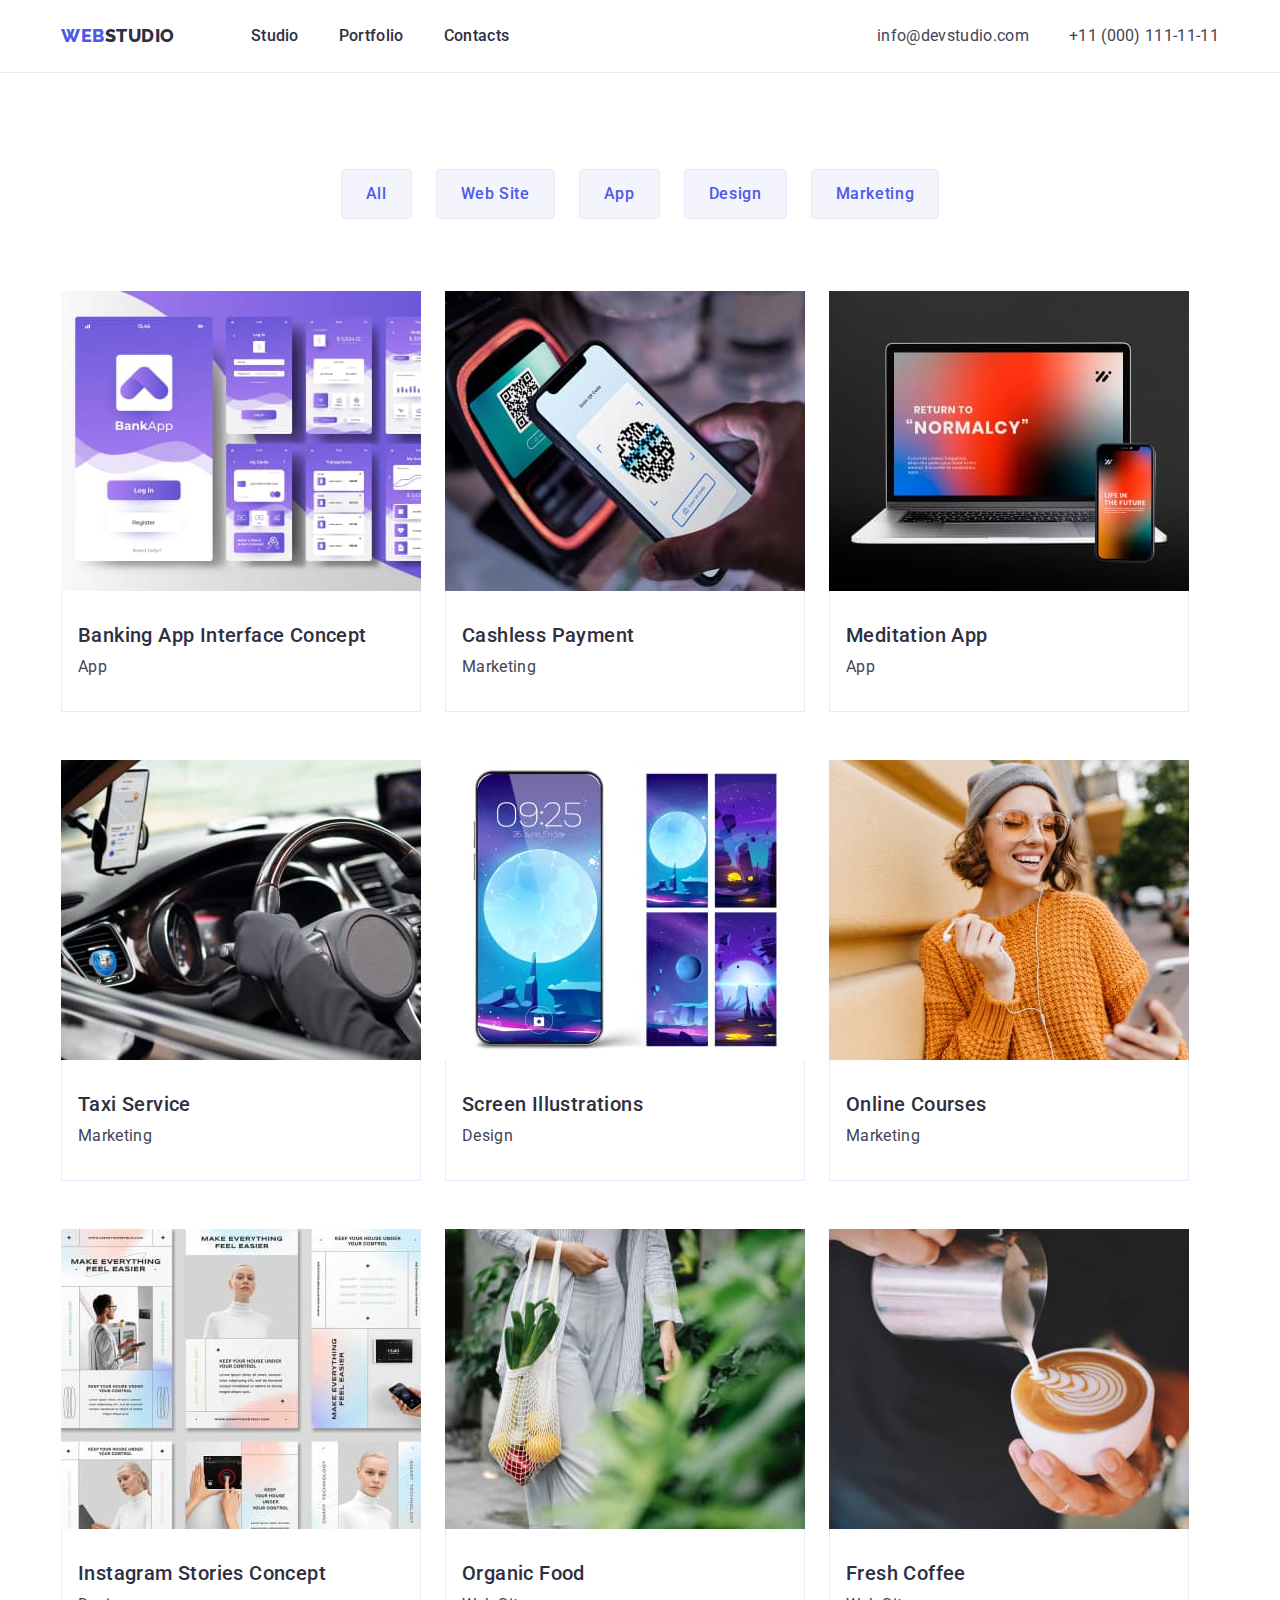
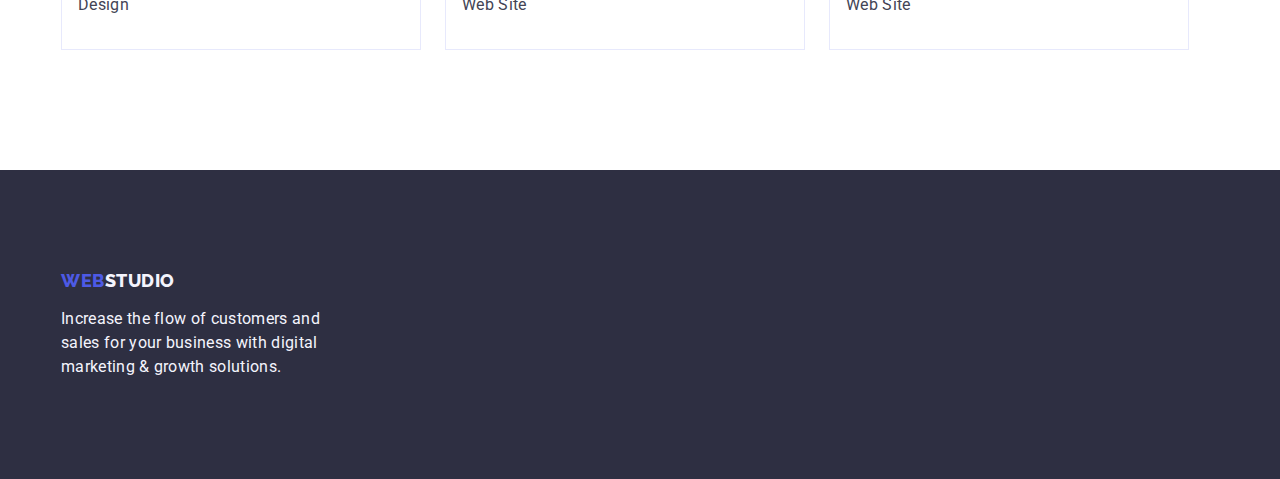
==== portfolio.html @ 851e895a "create" ====
<!DOCTYPE html>
<html lang="en">
  <head>
    <meta charset="UTF-8" />
    <meta http-equiv="X-UA-Compatible" content="IE=edge" />
    <meta name="viewport" content="width=device-width, initial-scale=1.0" />
    <title>WebStudio</title>
    <link rel="preconnect" href="https://fonts.googleapis.com" />
    <link rel="preconnect" href="https://fonts.gstatic.com" crossorigin />
    <link
      href="https://fonts.googleapis.com/css2?family=Raleway:wght@800&family=Roboto:wght@400;500;700&display=swap"
      rel="stylesheet"
    />
    <link
      rel="stylesheet"
      href="https://cdnjs.cloudflare.com/ajax/libs/modern-normalize/1.1.0/modern-normalize.min.css"
      integrity="sha512-wpPYUAdjBVSE4KJnH1VR1HeZfpl1ub8YT/NKx4PuQ5NmX2tKuGu6U/JRp5y+Y8XG2tV+wKQpNHVUX03MfMFn9Q=="
      crossorigin="anonymous"
      referrerpolicy="no-referrer"
    />
    <link rel="stylesheet" href="./css/styles.css" />
  </head>
  <body>
    <!-- Header -->
    <header class="header">
      <!-- Navigation -->
      <div class="container header-container">
        <nav class="header-nav">
          <a class="logo link" href="./index.html"
            >Web<span class="header-logo">Studio</span></a
          >
          <ul class="nav-list list">
            <li class="nav-list-item">
              <a class="header-link link" href="./index.html">Studio</a>
            </li>
            <li class="nav-list-item">
              <a class="header-link link" href="./portfolio.html">Portfolio</a>
            </li>
            <li class="nav-list-item">
              <a class="header-link link" href="">Contacts</a>
            </li>
          </ul>
        </nav>
        <!-- Contacs -->
        <address class="contacts">
          <ul class="contacts-list list">
            <li class="contacts-item">
              <a class="contact-link link" href="mailto:info@devstudio.com"
                >info@devstudio.com</a
              >
            </li>
            <li class="contacts-item">
              <a class="contact-link link" href="tel:+110001111111"
                >+11 (000) 111-11-11</a
              >
            </li>
          </ul>
        </address>
      </div>
    </header>
    <!-- Main content -->
    <main>
      <section class="portfolio section">
        <div class="container">
          <h1 hidden class="visually-hidden">Examples work</h1>
          <ul class="btn-list list">
            <li class="btn-list-item">
              <button class="btn-filter btn" type="button">All</button>
            </li>
            <li class="btn-list-item">
              <button class="btn-filter btn" type="button">Web Site</button>
            </li>
            <li class="btn-list-item">
              <button class="btn-filter btn" type="button">App</button>
            </li>
            <li class="btn-list-item">
              <button class="btn-filter btn" type="button">Design</button>
            </li>
            <li class="btn-list-item">
              <button class="btn-filter btn" type="button">Marketing</button>
            </li>
          </ul>
          <ul class="examples-list list">
            <li class="examples-list-item">
              <a class="link" href=""
                ><img
                  class="card-img"
                  src="./images/bank.jpg"
                  alt="screens interface of bank app"
                  width="360"
                  height="300"
                />
                <div class="card-text">
                  <h2 class="section-subtitle">
                    Banking App Interface Concept
                  </h2>
                  <p class="section-text">App</p>
                </div></a
              >
            </li>
            <li class="examples-list-item">
              <a class="link" href=""
                ><img
                  class="card-img"
                  src="./images/payment.jpg"
                  alt="payment with phone"
                  width="360"
                  height="300"
                />
                <div class="card-text">
                  <h2 class="section-subtitle">Cashless Payment</h2>
                  <p class="section-text">Marketing</p>
                </div></a
              >
            </li>
            <li class="examples-list-item">
              <a class="link" href=""
                ><img
                  class="card-img"
                  src="./images/meditation.jpg"
                  alt="laptop and smartphone"
                  width="360"
                  height="300"
                />
                <div class="card-text">
                  <h2 class="section-subtitle">Meditation App</h2>
                  <p class="section-text">App</p>
                </div></a
              >
            </li>
            <li class="examples-list-item">
              <a class="link" href=""
                ><img
                  class="card-img"
                  src="./images/taxi.jpg"
                  alt="car and driver"
                  width="360"
                  height="300"
                />
                <div class="card-text">
                  <h2 class="section-subtitle">Taxi Service</h2>
                  <p class="section-text">Marketing</p>
                </div></a
              >
            </li>
            <li class="examples-list-item">
              <a class="link" href=""
                ><img
                  class="card-img"
                  src="./images/screen.jpg"
                  alt="examples screen images"
                  width="360"
                  height="300"
                />
                <div class="card-text">
                  <h2 class="section-subtitle">Screen Illustrations</h2>
                  <p class="section-text">Design</p>
                </div></a
              >
            </li>
            <li class="examples-list-item">
              <a class="link" href=""
                ><img
                  class="card-img"
                  src="./images/courses.jpg"
                  alt="woman whit smartphone"
                  width="360"
                  height="300"
                />
                <div class="card-text">
                  <h2 class="section-subtitle">Online Courses</h2>
                  <p class="section-text">Marketing</p>
                </div></a
              >
            </li>
            <li class="examples-list-item">
              <a class="link" href=""
                ><img
                  class="card-img"
                  src="./images/stories.jpg"
                  alt="examples screen interfaces"
                  width="360"
                  height="300"
                />
                <div class="card-text">
                  <h2 class="section-subtitle">Instagram Stories Concept</h2>
                  <p class="section-text">Design</p>
                </div></a
              >
            </li>
            <li class="examples-list-item">
              <a class="link" href=""
                ><img
                  class="card-img"
                  src="./images/food.jpg"
                  alt="woman with vegetables"
                  width="360"
                  height="300"
                />
                <div class="card-text">
                  <h2 class="section-subtitle">Organic Food</h2>
                  <p class="section-text">Web Site</p>
                </div></a
              >
            </li>
            <li class="examples-list-item">
              <a class="link" href=""
                ><img
                  class="card-img"
                  src="./images/coffee.jpg"
                  alt="cup of coffee"
                  width="360"
                  height="300"
                />
                <div class="card-text">
                  <h2 class="section-subtitle">Fresh Coffee</h2>
                  <p class="section-text">Web Site</p>
                </div></a
              >
            </li>
          </ul>
        </div>
      </section>
    </main>
    <!-- Footer -->
    <footer class="footer">
      <div class="container">
        <div class="footer-text">
          <a class="logo link" href="./index.html"
            >Web<span class="footer-logo">Studio</span></a
          >
          <p class="section-text">
            Increase the flow of customers and sales for your business with
            digital marketing & growth solutions.
          </p>
        </div>
      </div>
    </footer>
  </body>
</html>
---- css/styles.css ----
:root {
  --main-color: #2e2f42;
  --text-color: #434455;
  --accent-color: #f4f4fd;
  --main-bg-color: #ffffff;
  --main-hero-color: #ffffff;
  --logo-color: #4d5ae5;
  --active-color: #404bbf;
}

ul,
ol {
  padding: 0;
}

body,
h1,
h2,
h3,
h4,
p,
ul,
ol,
li,
figure,
figcaption,
blockquote,
dl,
dd {
  margin: 0;
}

body {
  color: var(--text-color, #434455);
  background-color: var(--main-bg-color, #ffffff);
  font-family: 'Roboto', sans-serif;
}

input,
button,
textarea,
select {
  font-family: inherit;
}

img {
  display: block;
  max-width: 100%;
  height: auto;
}

ul,
ol {
  list-style: none;
}

.link {
  color: inherit;
  text-decoration: none;
}

.btn {
  cursor: pointer;
  border: none;
}

.section {
  padding-top: 120px;
  padding-bottom: 120px;
}

.container {
  width: 1158px;
  margin: 0 auto;
  padding: 0 15px;
}

.visually-hidden {
  position: absolute;
  width: 1px;
  height: 1px;
  margin: -1px;
  border: 0;
  padding: 0;

  white-space: nowrap;
  clip-path: inset(100%);
  clip: rect(0 0 0 0);
  overflow: hidden;
}

/* Header */
.header {
  padding-top: 24px;
  padding-bottom: 24px;
  border-bottom: 1px solid #e7e9fc;
}

.header-container {
  display: flex;
}

.header-nav {
  display: flex;
  margin-right: auto;
  align-items: center;
}

.logo {
  color: var(--logo-color, #4d5ae5);

  font-family: 'Raleway', sans-serif;
  font-weight: 800;
  font-size: 18px;
  line-height: 1.17;
  display: flex;
  align-items: center;
  letter-spacing: 0.03em;
  text-transform: uppercase;
}

.header-nav > a {
  margin-right: 76px;
}

.header-logo {
  color: var(--main-color, #2e2f42);
}

.header-link {
  color: var(--main-color, #2e2f42);

  font-weight: 500;
  font-size: 16px;
  line-height: 1.5;
  letter-spacing: 0.02em;
}

.header-link:is(:hover, :focus),
.contact-link:is(:hover, :focus) {
  color: var(--active-color, #404bbf);
}

.nav-list {
  display: flex;
  gap: 40px;
}

.contacts {
  font-style: normal;
}

.contacts-list {
  display: flex;
  gap: 40px;
}

.contact-link {
  font-size: 16px;
  line-height: 1.5;
  letter-spacing: 0.02em;
}

/* Main */
/* Hero */

.hero {
  background-color: var(--main-color, #2e2f42);

  text-align: center;

  padding-top: 188px;
  padding-bottom: 188px;
}

.hero-container {
  margin: 0 auto;
  width: 526px;
}

.hero-title {
  color: var(--main-hero-color, #ffffff);

  font-size: 56px;
  line-height: 1.07;
  letter-spacing: 0.02em;

  margin-bottom: 48px;
}

.hero-btn {
  background-color: var(--logo-color, #4d5ae5);
  color: var(--main-hero-color, #ffffff);

  font-weight: 500;
  font-size: 16px;
  line-height: 1.5;
  letter-spacing: 0.04em;

  padding: 16px 32px;
  box-shadow: 0px 4px 4px rgba(0, 0, 0, 0.15);
  border-radius: 4px;
}

.hero-btn:is(:hover, :focus) {
  background-color: var(--active-color, #404bbf);
}

/* Features */

.section.features {
  padding-bottom: 0;
}

.features-list {
  display: flex;
  gap: 24px;
}

.features-list > li {
  width: 264px;
}

.section-subtitle {
  color: var(--main-color, #2e2f42);

  font-weight: 500;
  font-size: 20px;
  line-height: 1.2;
  letter-spacing: 0.02em;

  margin-bottom: 8px;
}

.section-text {
  font-size: 16px;
  line-height: 1.5;
  letter-spacing: 0.02em;
}

.section-title {
  color: var(--main-color, #2e2f42);

  font-size: 36px;
  line-height: 1.11;
  text-align: center;
  letter-spacing: 0.02em;
  text-transform: capitalize;

  margin-bottom: 72px;
}

/* Direction */

.direction-list {
  display: flex;
  gap: 24px;
}

/* Card of team */

.cards {
  background-color: var(--accent-color, #f4f4fd);
}

.cards-list {
  display: flex;
  gap: 24px;
}

.cards-list-item {
  background-color: var(--main-bg-color, #ffffff);

  text-align: center;
  box-shadow: 0px 1px 6px rgba(46, 47, 66, 0.08),
    0px 1px 1px rgba(46, 47, 66, 0.16), 0px 2px 1px rgba(46, 47, 66, 0.08);
  border-radius: 0px 0px 4px 4px;
}

.card-text {
  padding-top: 32px;
  padding-bottom: 32px;
}

/* Portfolio*/

.portfolio.section {
  padding-top: 96px;
}

.btn-list {
  display: flex;
  margin-bottom: 72px;
  gap: 24px;
  justify-content: center;
}

.btn-filter {
  background-color: var(--accent-color, #f4f4fd);
  color: var(--logo-color, #4d5ae5);

  font-weight: 500;
  font-size: 16px;
  line-height: 1.5;
  letter-spacing: 0.04em;

  padding: 12px 24px;
  border: 1px solid #e7e9fc;
  border-radius: 4px;
}

.btn-filter:is(:hover, :focus) {
  background-color: #404bbf;
  color: var(--main-hero-color, #ffffff);
}

.examples-list {
  display: flex;
  flex-wrap: wrap;
  gap: 48px 24px;
}

.examples-list-item .card-text {
  padding-left: 16px;

  border: 1px solid #e7e9fc;
  border-top: none;
}

/* Footer */

.footer {
  background: var(--main-color, #2e2f42);
  color: var(--accent-color, #f4f4fd);

  padding-top: 100px;
  padding-bottom: 100px;
}

.footer-text {
  width: 264px;
}

.footer-text > a {
  margin-bottom: 16px;
}

.footer-logo {
  color: var(--accent-color, #f4f4fd);
}
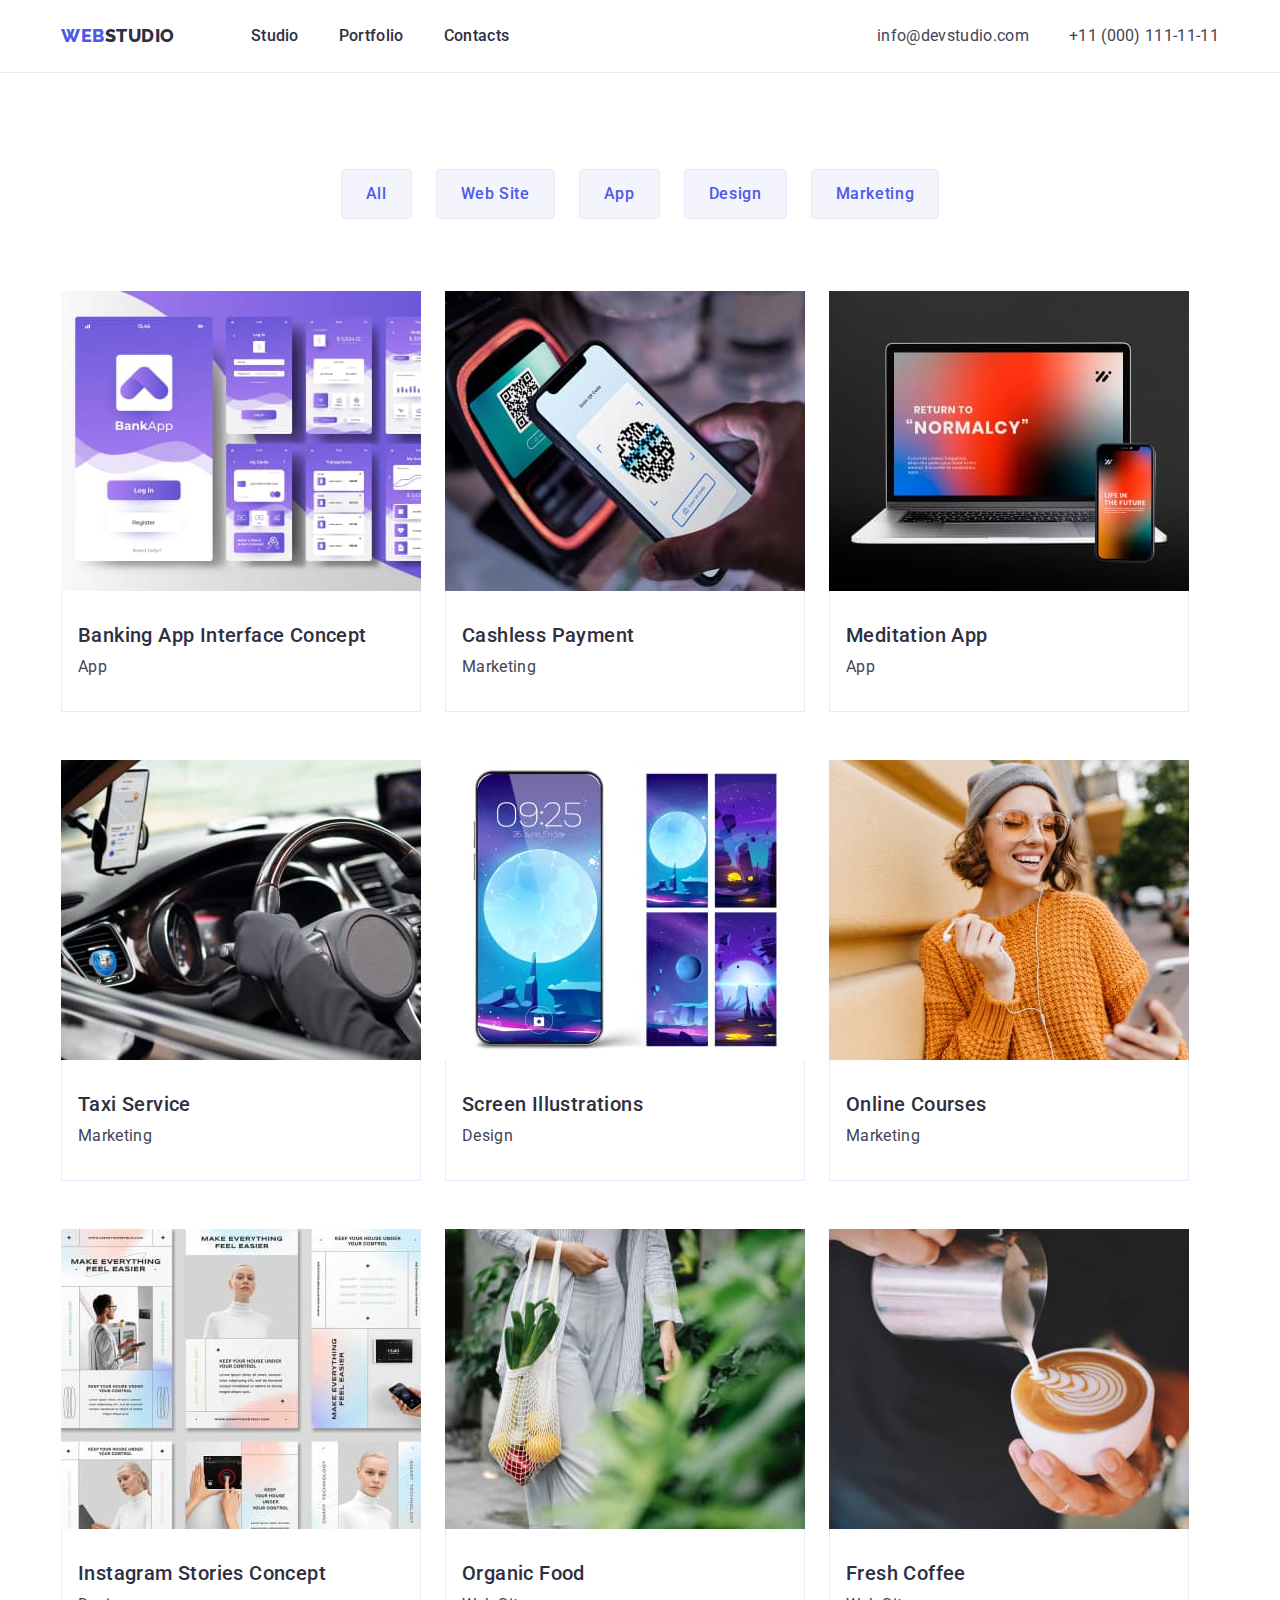
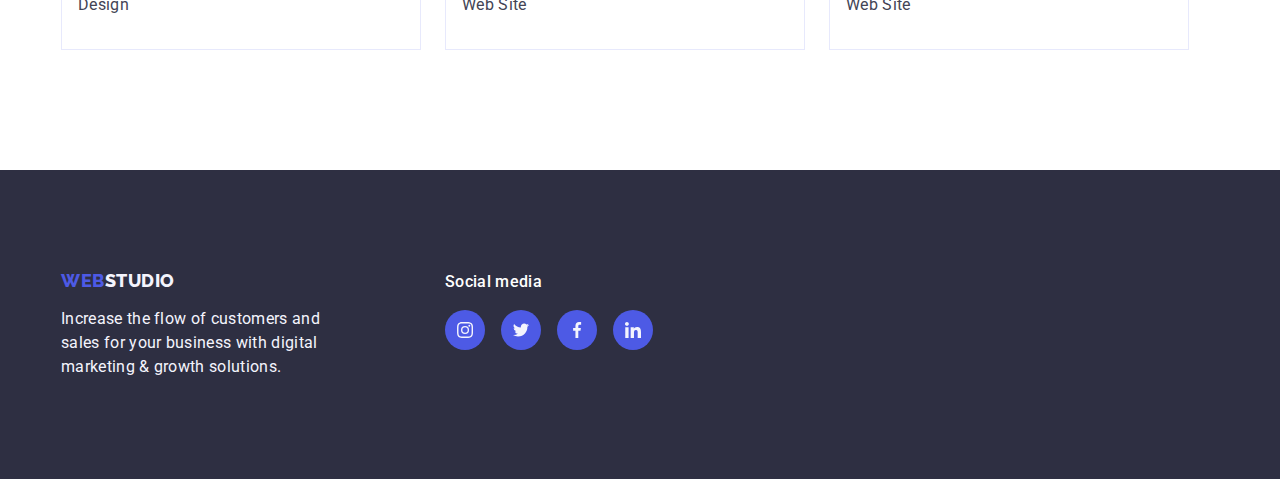
==== commit 9e9997c1: "start" ====
--- a/portfolio.html
+++ b/portfolio.html
@@ -225,14 +225,33 @@
     <!-- Footer -->
     <footer class="footer">
       <div class="container">
-        <div class="footer-text">
-          <a class="logo link" href="./index.html"
-            >Web<span class="footer-logo">Studio</span></a
-          >
-          <p class="section-text">
-            Increase the flow of customers and sales for your business with
-            digital marketing & growth solutions.
-          </p>
+        <div class="footer-content">
+          <div class="footer-text">
+            <a class="logo link" href="./index.html"
+              >Web<span class="footer-logo">Studio</span></a
+            >
+            <p class="section-text">
+              Increase the flow of customers and sales for your business with
+              digital marketing & growth solutions.
+            </p>
+          </div>
+          <div class="footer-social">
+            <p>Social media</p>
+            <ul class="social-list">
+              <li class="social-list-item">
+                <a href="#" target="_blank" rel="noopener noreferrer"></a>
+              </li>
+              <li class="social-list-item">
+                <a href="#" target="_blank" rel="noopener noreferrer"></a>
+              </li>
+              <li class="social-list-item">
+                <a href="#" target="_blank" rel="noopener noreferrer"></a>
+              </li>
+              <li class="social-list-item">
+                <a href="#" target="_blank" rel="noopener noreferrer"></a>
+              </li>
+            </ul>
+          </div>
         </div>
       </div>
     </footer>
--- a/css/styles.css
+++ b/css/styles.css
@@ -6,6 +6,7 @@
   --main-hero-color: #ffffff;
   --logo-color: #4d5ae5;
   --active-color: #404bbf;
+  --border-color: #e7e9fc;
 }
 
 ul,
@@ -31,6 +32,7 @@
 }
 
 body {
+  min-height: 100vh;
   color: var(--text-color, #434455);
   background-color: var(--main-bg-color, #ffffff);
   font-family: 'Roboto', sans-serif;
@@ -93,7 +95,7 @@
 .header {
   padding-top: 24px;
   padding-bottom: 24px;
-  border-bottom: 1px solid #e7e9fc;
+  border-bottom: 1px solid var(--border-color, #e7e9fc);
 }
 
 .header-container {
@@ -165,10 +167,21 @@
 /* Hero */
 
 .hero {
+  max-width: 1440px;
+  min-height: 600px;
   background-color: var(--main-color, #2e2f42);
+  background-image: linear-gradient(
+      rgba(46, 47, 66, 0.7),
+      rgba(46, 47, 66, 0.7)
+    ),
+    url(../images/bg-img.jpg);
+  background-repeat: no-repeat;
+  background-position: center;
+  background-size: cover;
 
   text-align: center;
 
+  margin: 0 auto;
   padding-top: 188px;
   padding-bottom: 188px;
 }
@@ -217,8 +230,32 @@
   gap: 24px;
 }
 
-.features-list > li {
-  width: 264px;
+.features-list-item {
+  flex-basis: calc((100% - 72px) / 4);
+}
+.features-list-item::before {
+  display: block;
+  content: '';
+  min-height: 112px;
+  background-color: #f4f4fd;
+  background-position: center;
+  background-repeat: no-repeat;
+}
+
+.features-list-item:nth-child(1)::before {
+  background-image: url(../images/icons/antenna.svg);
+}
+
+.features-list-item:nth-child(2)::before {
+  background-image: url(../images/icons/clock.svg);
+}
+
+.features-list-item:nth-child(3)::before {
+  background-image: url(../images/icons/diagram.svg);
+}
+
+.features-list-item:nth-child(4)::before {
+  background-image: url(../images/icons/astronaut.svg);
 }
 
 .section-subtitle {
@@ -278,8 +315,59 @@
 }
 
 .card-text {
-  padding-top: 32px;
-  padding-bottom: 32px;
+  padding: 32px 16px;
+}
+
+.cards-list-item .section-text {
+  margin-bottom: 8px;
+}
+
+.social-list {
+  display: flex;
+  gap: 24px;
+}
+
+.social-list-item {
+  width: 40px;
+  height: 40px;
+  background-color: var(--logo-color, #4d5ae5);
+  border-radius: 50%;
+  background-repeat: no-repeat;
+  background-position: center;
+}
+
+.social-list-item:nth-child(1) {
+  background-image: url(../images/icons/instagram.svg);
+}
+
+.social-list-item:nth-child(2) {
+  background-image: url(../images/icons/twitter.svg);
+}
+
+.social-list-item:nth-child(3) {
+  background-image: url(../images/icons/facebook.svg);
+}
+
+.social-list-item:nth-child(4) {
+  background-image: url(../images/icons/linkedin.svg);
+}
+
+/* Customers */
+
+.customers-list {
+  display: flex;
+  gap: 24px;
+}
+
+.customers-list-item {
+  border: 1px solid #8e8f99;
+  border-radius: 4px;
+  width: calc((100% - 24px) / 6);
+  /* height: 88px; */
+  padding: 16px 32px;
+}
+
+.customers-list-item > a {
 }
 
 /* Portfolio*/
@@ -305,7 +393,7 @@
   letter-spacing: 0.04em;
 
   padding: 12px 24px;
-  border: 1px solid #e7e9fc;
+  border: 1px solid var(--border-color, #e7e9fc);
   border-radius: 4px;
 }
 
@@ -320,10 +408,17 @@
   gap: 48px 24px;
 }
 
+/* .examples-list-item {
+  height: 420px;
+} */
+
+.examples-list-item:hover {
+  box-shadow: 0px 1px 6px rgba(46, 47, 66, 0.08),
+    0px 1px 1px rgba(46, 47, 66, 0.16), 0px 2px 1px rgba(46, 47, 66, 0.08);
+}
+
 .examples-list-item .card-text {
-  padding-left: 16px;
-
-  border: 1px solid #e7e9fc;
+  border: 1px solid var(--border-color, #e7e9fc);
   border-top: none;
 }
 
@@ -331,14 +426,19 @@
 
 .footer {
   background: var(--main-color, #2e2f42);
-  color: var(--accent-color, #f4f4fd);
+  color: var(--main-hero-color, #ffffff);
 
   padding-top: 100px;
   padding-bottom: 100px;
 }
 
+.footer-content {
+  display: flex;
+}
+
 .footer-text {
   width: 264px;
+  margin-right: 120px;
 }
 
 .footer-text > a {
@@ -348,3 +448,24 @@
 .footer-logo {
   color: var(--accent-color, #f4f4fd);
 }
+
+.footer-text > p {
+  color: var(--accent-color, #f4f4fd);
+}
+
+.footer-social {
+  margin-right: 80px;
+}
+
+.footer-social > p {
+  margin-bottom: 16px;
+
+  font-weight: 500;
+  font-size: 16px;
+  line-height: 1.5;
+  letter-spacing: 0.02em;
+}
+
+.footer-social > .social-list {
+  gap: 16px;
+}
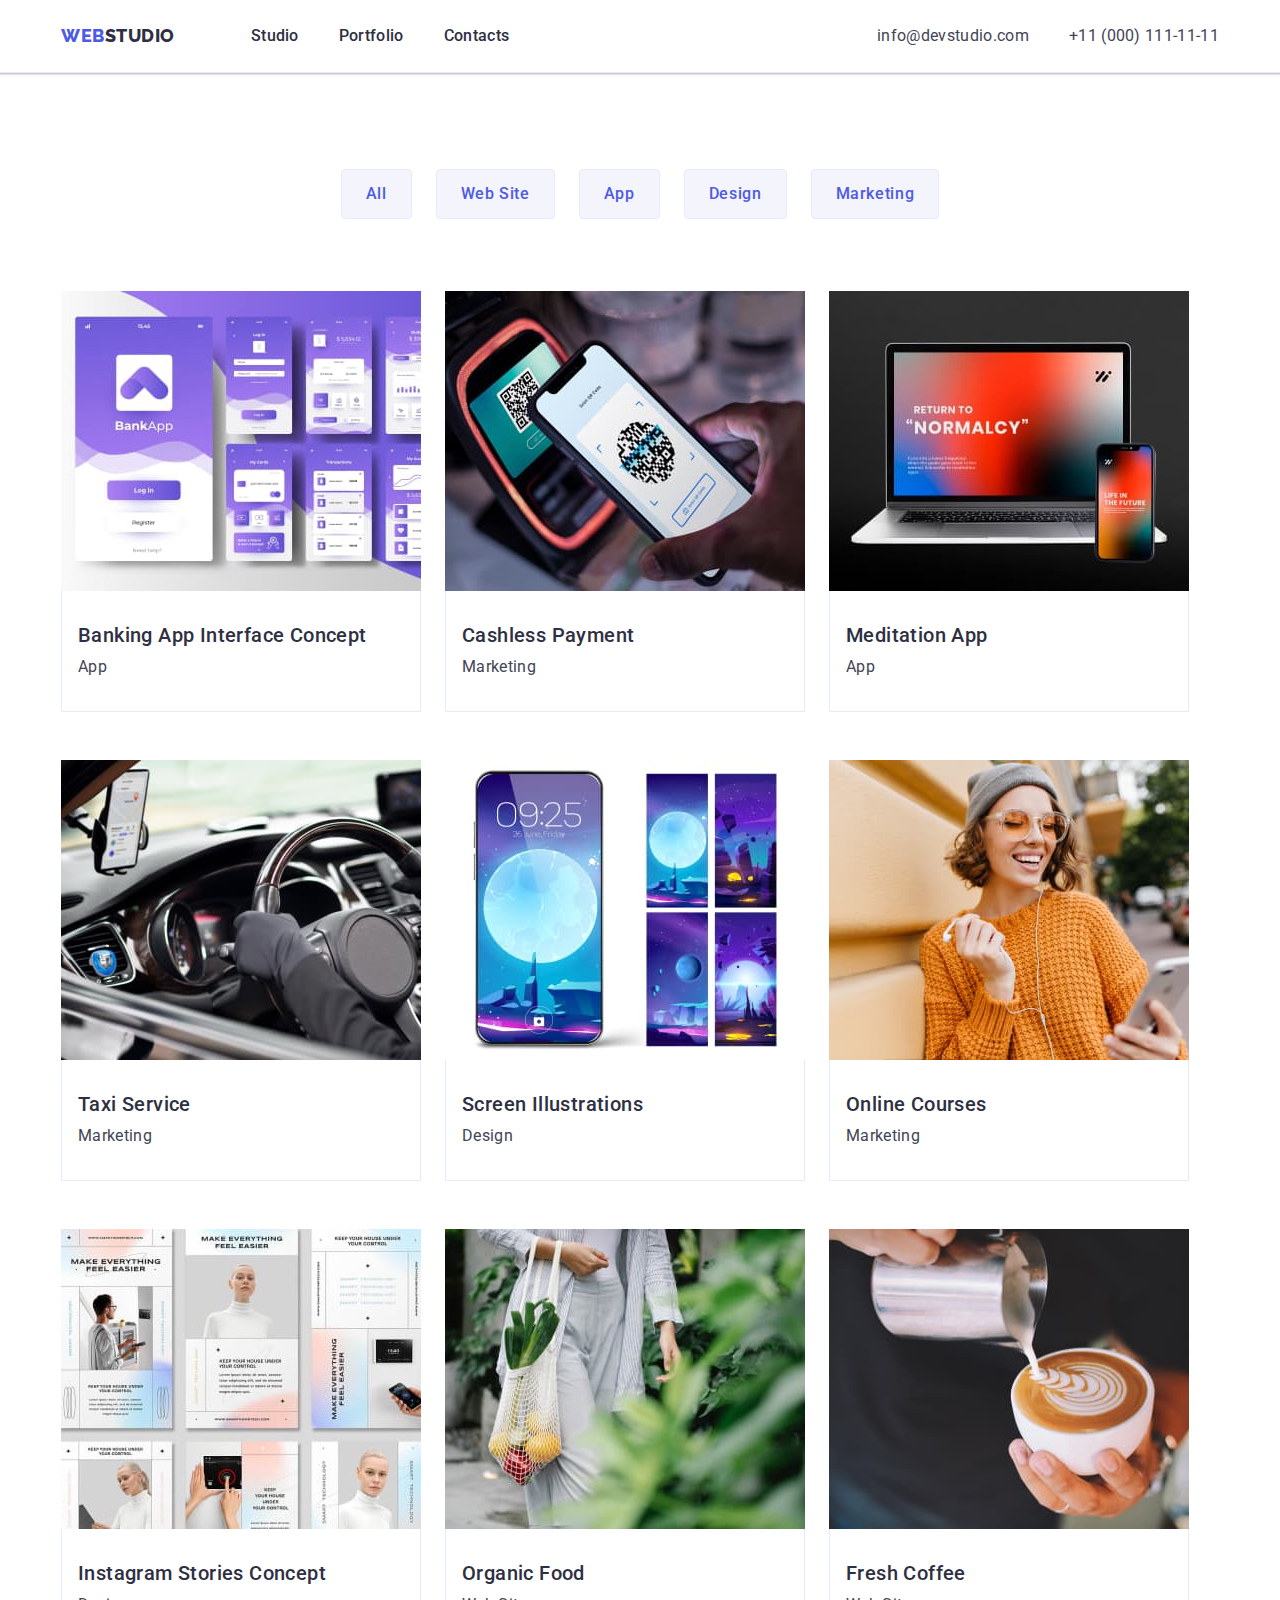
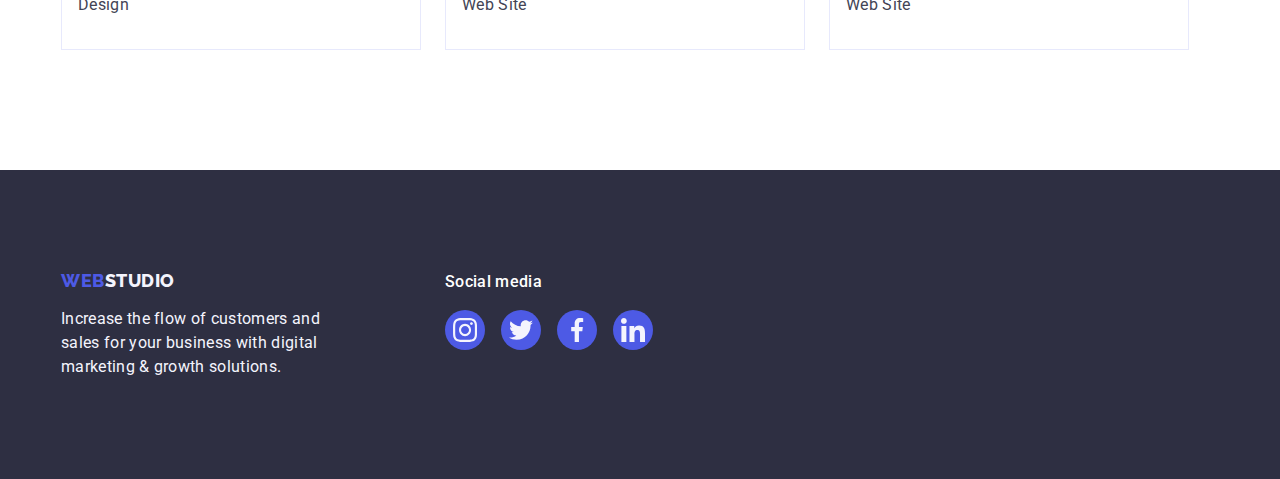
==== commit 76adce69: "check" ====
--- a/portfolio.html
+++ b/portfolio.html
@@ -239,16 +239,44 @@
             <p>Social media</p>
             <ul class="social-list">
               <li class="social-list-item">
-                <a href="#" target="_blank" rel="noopener noreferrer"></a>
-              </li>
-              <li class="social-list-item">
-                <a href="#" target="_blank" rel="noopener noreferrer"></a>
-              </li>
-              <li class="social-list-item">
-                <a href="#" target="_blank" rel="noopener noreferrer"></a>
-              </li>
-              <li class="social-list-item">
-                <a href="#" target="_blank" rel="noopener noreferrer"></a>
+                <a
+                  class="link"
+                  href="#"
+                  target="_blank"
+                  rel="noopener noreferrer"
+                  ><svg width="24" height="24">
+                    <use href="./images/icons.svg#instagram"></use></svg
+                ></a>
+              </li>
+              <li class="social-list-item">
+                <a
+                  class="link"
+                  href="#"
+                  target="_blank"
+                  rel="noopener noreferrer"
+                  ><svg width="24" height="24">
+                    <use href="./images/icons.svg#twitter"></use></svg
+                ></a>
+              </li>
+              <li class="social-list-item">
+                <a
+                  class="link"
+                  href="#"
+                  target="_blank"
+                  rel="noopener noreferrer"
+                  ><svg width="24" height="24">
+                    <use href="./images/icons.svg#facebook"></use></svg
+                ></a>
+              </li>
+              <li class="social-list-item">
+                <a
+                  class="link"
+                  href="#"
+                  target="_blank"
+                  rel="noopener noreferrer"
+                  ><svg width="24" height="24">
+                    <use href="./images/icons.svg#linkedin"></use></svg
+                ></a>
               </li>
             </ul>
           </div>
--- a/css/styles.css
+++ b/css/styles.css
@@ -7,6 +7,8 @@
   --logo-color: #4d5ae5;
   --active-color: #404bbf;
   --border-color: #e7e9fc;
+  --customers-color: #8e8f99;
+  --main-gap: 24px;
 }
 
 ul,
@@ -96,6 +98,8 @@
   padding-top: 24px;
   padding-bottom: 24px;
   border-bottom: 1px solid var(--border-color, #e7e9fc);
+  box-shadow: 0px 2px 1px rgba(46, 47, 66, 0.08),
+    0px 1px 1px rgba(46, 47, 66, 0.16), 0px 1px 6px rgba(46, 47, 66, 0.08);
 }
 
 .header-container {
@@ -178,7 +182,6 @@
   background-repeat: no-repeat;
   background-position: center;
   background-size: cover;
-
   text-align: center;
 
   margin: 0 auto;
@@ -227,35 +230,21 @@
 
 .features-list {
   display: flex;
-  gap: 24px;
+  gap: var(--main-gap, 24px);
 }
 
 .features-list-item {
   flex-basis: calc((100% - 72px) / 4);
 }
-.features-list-item::before {
+
+.icon-bg {
+  background-color: var(--accent-color, #f4f4fd);
+  padding: 24px 100px;
+  margin-bottom: 8px;
+}
+
+.icon-bg > svg {
   display: block;
-  content: '';
-  min-height: 112px;
-  background-color: #f4f4fd;
-  background-position: center;
-  background-repeat: no-repeat;
-}
-
-.features-list-item:nth-child(1)::before {
-  background-image: url(../images/icons/antenna.svg);
-}
-
-.features-list-item:nth-child(2)::before {
-  background-image: url(../images/icons/clock.svg);
-}
-
-.features-list-item:nth-child(3)::before {
-  background-image: url(../images/icons/diagram.svg);
-}
-
-.features-list-item:nth-child(4)::before {
-  background-image: url(../images/icons/astronaut.svg);
 }
 
 .section-subtitle {
@@ -291,7 +280,11 @@
 
 .direction-list {
   display: flex;
-  gap: 24px;
+  gap: var(--main-gap, 24px);
+}
+
+.direction-list > li {
+  width: calc((100% - 48px) / 3);
 }
 
 /* Card of team */
@@ -302,7 +295,7 @@
 
 .cards-list {
   display: flex;
-  gap: 24px;
+  gap: var(--main-gap, 24px);
 }
 
 .cards-list-item {
@@ -324,7 +317,7 @@
 
 .social-list {
   display: flex;
-  gap: 24px;
+  gap: var(--main-gap, 24px);
 }
 
 .social-list-item {
@@ -332,42 +325,49 @@
   height: 40px;
   background-color: var(--logo-color, #4d5ae5);
   border-radius: 50%;
-  background-repeat: no-repeat;
-  background-position: center;
-}
-
-.social-list-item:nth-child(1) {
-  background-image: url(../images/icons/instagram.svg);
-}
-
-.social-list-item:nth-child(2) {
-  background-image: url(../images/icons/twitter.svg);
-}
-
-.social-list-item:nth-child(3) {
-  background-image: url(../images/icons/facebook.svg);
-}
-
-.social-list-item:nth-child(4) {
-  background-image: url(../images/icons/linkedin.svg);
+}
+
+.social-list-item:is(:hover, :focus) {
+  background-color: var(--active-color, #404bbf);
+}
+
+.social-list-item > a {
+  display: block;
+  height: 100%;
+  padding: 12px;
 }
 
 /* Customers */
 
 .customers-list {
   display: flex;
-  gap: 24px;
+  gap: var(--main-gap, 24px);
 }
 
 .customers-list-item {
-  border: 1px solid #8e8f99;
+  border: 1px solid var(--customers-color, #8e8f99);
   border-radius: 4px;
-  width: calc((100% - 24px) / 6);
-  /* height: 88px; */
+  width: calc((100% - 120px) / 6);
+  height: 88px;
+}
+
+.customers-list-item:is(:hover, :focus) {
+  border: 1px solid var(--active-color, #404bbf);
+}
+
+.customers-list-item > a {
+  display: block;
+  height: 100%;
   padding: 16px 32px;
-}
-
-.customers-list-item > a {
+  fill: var(--customers-color, #8e8f99);
+}
+
+.customers-list-item > a:is(:hover, :focus) {
+  fill: var(--active-color, #404bbf);
+}
+
+.icon-customers {
+  fill: inherit;
 }
 
 /* Portfolio*/
@@ -379,7 +379,7 @@
 .btn-list {
   display: flex;
   margin-bottom: 72px;
-  gap: 24px;
+  gap: var(--main-gap, 24px);
   justify-content: center;
 }
 
@@ -400,19 +400,22 @@
 .btn-filter:is(:hover, :focus) {
   background-color: #404bbf;
   color: var(--main-hero-color, #ffffff);
+  box-shadow: 0px 3px 1px rgba(0, 0, 0, 0.1), 0px 2px 1px rgba(0, 0, 0, 0.08),
+    0px 2px 2px rgba(0, 0, 0, 0.12);
+  border-color: transparent;
 }
 
 .examples-list {
   display: flex;
   flex-wrap: wrap;
-  gap: 48px 24px;
+  gap: calc(2 * var(--main-gap, 24px)) var(--main-gap, 24px);
 }
 
 /* .examples-list-item {
   height: 420px;
 } */
 
-.examples-list-item:hover {
+.examples-list-item:is(:hover, :focus) {
   box-shadow: 0px 1px 6px rgba(46, 47, 66, 0.08),
     0px 1px 1px rgba(46, 47, 66, 0.16), 0px 2px 1px rgba(46, 47, 66, 0.08);
 }
@@ -469,3 +472,11 @@
 .footer-social > .social-list {
   gap: 16px;
 }
+
+.footer-social a {
+  padding: 8px;
+}
+
+.footer-social .social-list-item:is(:hover, :focus) {
+  background-color: #31d0aa;
+}
